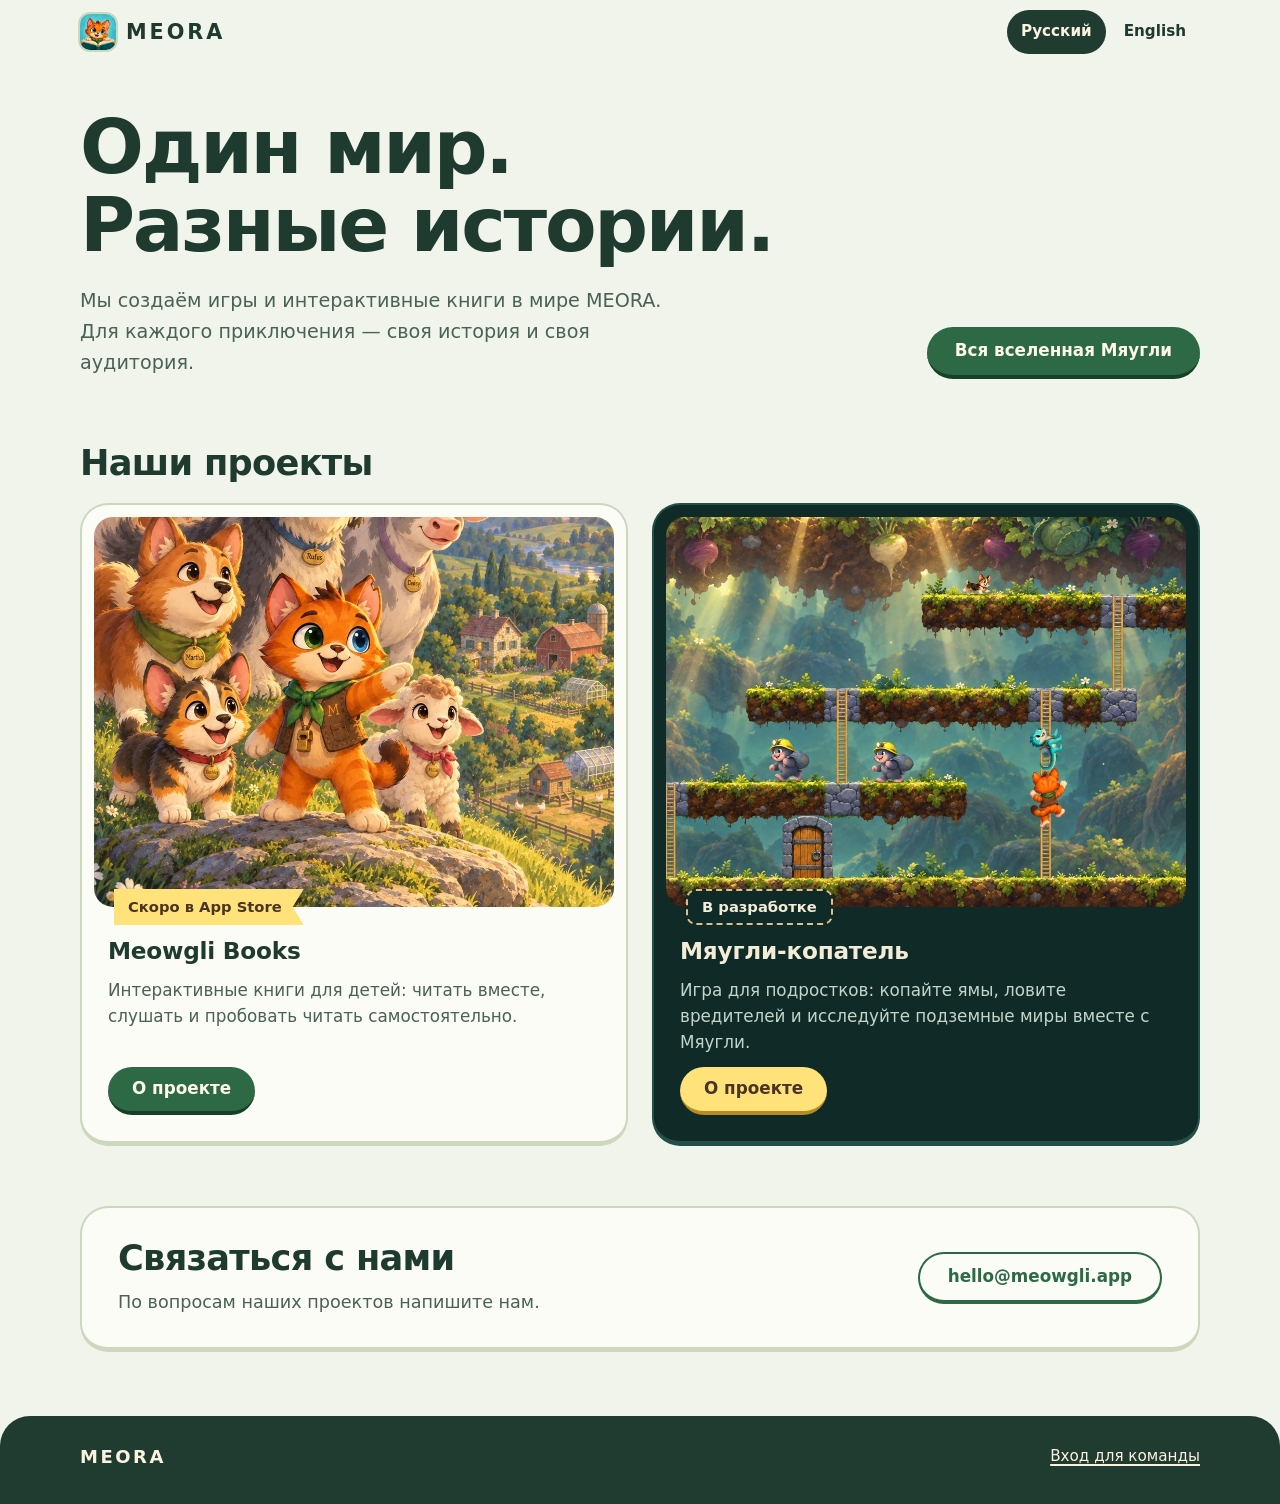
==== ru/index.html @ 54ad19a6 "meoraworld.com: build_site.py" ====
<!doctype html><html lang="ru"><head><meta charset="utf-8"><meta name="viewport" content="width=device-width,initial-scale=1"><title>MEORA — студия игр и интерактивных книг</title><meta name="description" content="MEORA — студия игр и интерактивных книг. Знакомьтесь с Meowgli Books для детей и игрой «Мяугли-копатель» для подростков."><link rel="canonical" href="https://meoraworld.com/ru/"><link rel="alternate" hreflang="ru" href="https://meoraworld.com/ru/"><link rel="alternate" hreflang="en" href="https://meoraworld.com/en/"><link rel="alternate" hreflang="x-default" href="https://meoraworld.com/"><meta property="og:title" content="MEORA — студия игр и интерактивных книг"><meta property="og:description" content="MEORA — студия игр и интерактивных книг. Знакомьтесь с Meowgli Books для детей и игрой «Мяугли-копатель» для подростков."><meta property="og:url" content="https://meoraworld.com/ru/"><meta property="og:image" content="https://meoraworld.com/assets/og.jpg"><meta property="og:image:width" content="1200"><meta property="og:image:height" content="630"><meta property="og:image:alt" content="Meowgli"><meta property="og:locale" content="ru_RU"><meta property="og:type" content="website"><meta property="og:site_name" content="MEORA"><meta name="twitter:card" content="summary_large_image"><meta name="theme-color" content="#f1f4ea" media="(prefers-color-scheme: light)"><meta name="theme-color" content="#12211a" media="(prefers-color-scheme: dark)"><link rel="icon" type="image/png" href="/assets/meowgli.png"><link rel="apple-touch-icon" href="/assets/meowgli.png"><link rel="stylesheet" href="/style.css"><script type="application/ld+json">{"@context": "https://schema.org", "@graph": [{"@type": "Organization", "@id": "https://meoraworld.com/#organization", "name": "MEORA", "url": "https://meoraworld.com/", "email": "hello@meowgli.app"}, {"@type": "WebSite", "@id": "https://meoraworld.com/#website", "name": "MEORA", "url": "https://meoraworld.com/", "inLanguage": ["ru", "en"], "publisher": {"@id": "https://meoraworld.com/#organization"}}]}</script></head><body><a class="skip" href="#main">К содержанию</a><header class="top"><div class="wrap top-in"><a class="brand" href="/ru/"><img class="brand-mark" src="/assets/meowgli.png" alt="" width="36" height="36">MEORA</a><nav class="langs" aria-label="Язык"><span aria-current="page">Русский</span><a href="/en/" hreflang="en" lang="en">English</a></nav></div></header><main id="main"><section class="hero"><div class="wrap hero-in"><h1>Один мир. Разные истории.</h1><p class="intro">Мы создаём игры и интерактивные книги в мире MEORA. Для каждого приключения — своя история и своя аудитория.</p><a class="button" href="https://meowgli.app/ru/">Вся вселенная Мяугли</a></div></section><section class="shelf" aria-labelledby="projects"><div class="wrap"><h2 id="projects">Наши проекты</h2><div class="windows"><article class="window books"><figure class="pic"><img src="/assets/farm.jpg" alt="Обложка книги «Наша ферма»" width="1000" height="1333" loading="eager" fetchpriority="high"></figure><p class="status">Скоро в App Store</p><div class="window-body"><h3>Meowgli Books</h3><p>Интерактивные книги для детей: читать вместе, слушать и пробовать читать самостоятельно.</p><a class="button" href="https://meowgli.app/ru/books/">О проекте<span class="vh"> — Meowgli Books</span></a></div></article><article class="window digger night"><figure class="pic"><img src="/assets/digger.jpg" alt="Ключевой кадр подземного мира Копателя" width="1200" height="675" loading="lazy"></figure><p class="status wip">В разработке</p><div class="window-body"><h3>Мяугли-копатель</h3><p>Игра для подростков: копайте ямы, ловите вредителей и исследуйте подземные миры вместе с Мяугли.</p><a class="button" href="https://meowgli.app/ru/digger/">О проекте<span class="vh"> — Мяугли-копатель</span></a></div></article></div></div></section><section class="contact"><div class="wrap contact-in"><h2>Связаться с нами</h2><p>По вопросам наших проектов напишите нам.</p><a class="button ghost" href="mailto:hello@meowgli.app">hello@meowgli.app</a></div></section></main><footer class="foot"><div class="wrap foot-in"><span>MEORA</span><a href="https://tracker.meoraworld.com" rel="nofollow">Вход для команды</a></div></footer></body></html>
---- style.css ----
:root{
  color-scheme:light dark;
  --ui:ui-rounded,"SF Pro Rounded",system-ui,-apple-system,"Segoe UI",Roboto,"Helvetica Neue",Arial,sans-serif;
  --gutter:clamp(16px,4.5vw,40px);
  --bg:#f1f4ea;--card:#fbfcf6;--edge:#cbd8bd;--text:#1f3a2e;--muted:#4a6155;--link:#2c6944;
  --band:#203b2f;--on-band:#fbf3df;--on-band-soft:#c9d9c6;--pill:#203b2f;--on-pill:#fbf3df;
  --chip:#ffe27a;--on-chip:#4a3423;--stitch:#b99a5b;
  --btn:#2c6944;--btn-lip:#17402b;--on-btn:#fff9ea;
  --focus:#9a4700;--focus-on-band:#ffe27a;
}
@media(prefers-color-scheme:dark){:root{
  --bg:#12211a;--card:#1b3126;--edge:#325240;--text:#f1e8d0;--muted:#b8c9b9;--link:#e6c07f;
  --band:#0f1f17;--on-band-soft:#bdd0be;--pill:#f1e8d0;--on-pill:#12211a;--stitch:#8c7340;
  --btn:#e0b878;--btn-lip:#9a7a3f;--on-btn:#23311f;--focus:#ffbf78}}

*{box-sizing:border-box}
html{background:var(--bg);-webkit-text-size-adjust:100%}
body{margin:0;min-height:100vh;min-height:100svh;display:flex;flex-direction:column;background:var(--bg);color:var(--text);font:400 18px/1.65 var(--ui);overflow-wrap:break-word}
main{flex:1}
img{display:block;max-width:100%;height:auto}
a{color:var(--link);text-underline-offset:.2em;text-decoration-thickness:1.5px}
a:focus-visible{outline:3px solid var(--focus);outline-offset:3px;border-radius:6px}
.wrap{width:min(1120px,100% - 2 * var(--gutter));margin-inline:auto}
.skip{position:absolute;left:var(--gutter);top:-90px;z-index:10;padding:12px 18px;border-radius:12px;background:var(--card);color:var(--text);font-weight:700}
.skip:focus{top:10px}
.vh{position:absolute;width:1px;height:1px;overflow:hidden;clip:rect(0 0 0 0);white-space:nowrap}

/* Шапка */
.top-in{display:flex;align-items:center;justify-content:space-between;gap:12px;padding:8px 0}
.brand{display:inline-flex;align-items:center;gap:10px;min-height:48px;color:var(--text);font-weight:800;font-size:1.3rem;letter-spacing:.14em;text-decoration:none}
.brand-mark{width:36px;height:36px;border-radius:10px;box-shadow:0 0 0 2px var(--edge)}
.langs{display:flex;gap:4px}
.langs a,.langs span{display:inline-flex;align-items:center;justify-content:center;min-height:44px;min-width:44px;padding:0 14px;border-radius:999px;color:var(--text);font-weight:700;font-size:.95rem;text-decoration:none}
.langs a:hover{background:rgba(32,59,47,.09)}
.langs span{background:var(--pill);color:var(--on-pill);font-weight:800}

/* Сцена: заголовок и вход во вселенную */
.hero{padding:28px 0 40px}
.hero-in{display:grid;gap:22px;justify-items:start}
.hero h1{margin:0;max-width:11em;font:800 clamp(2.6rem,12vw,4.7rem)/1.04 var(--ui);letter-spacing:-.03em;text-wrap:balance}
.intro{margin:0;max-width:31em;font-size:1.2rem;line-height:1.6;color:var(--muted)}
.button{display:inline-flex;align-items:center;justify-content:center;min-height:52px;padding:0 28px;border-radius:999px;background:var(--btn);color:var(--on-btn);font-weight:800;font-size:1.05rem;text-align:center;text-decoration:none;border-bottom:4px solid var(--btn-lip)}
.button:active{transform:translateY(2px);border-bottom-width:2px}
.button.ghost{background:transparent;color:var(--link);border:2px solid var(--btn);border-bottom-width:4px}
@media(min-width:900px){
  .hero{padding:44px 0 56px}
  .hero-in{grid-template-columns:minmax(0,1fr) auto;align-items:end;column-gap:48px}
  .hero h1{grid-column:1}
  .intro{grid-column:1}
  .hero .button{grid-column:2;grid-row:1 / span 2;align-self:end}
}

/* Проекты: две рамки с картинами */
.shelf{padding:8px 0 56px}
.shelf h2,.contact h2{margin:0 0 20px;font:800 clamp(1.6rem,6vw,2.2rem)/1.15 var(--ui);letter-spacing:-.02em}
.windows{display:grid;gap:18px}
.window{display:flex;flex-direction:column;gap:14px;padding:10px 10px 22px;background:var(--card);color:var(--text);border:2px solid var(--edge);border-bottom-width:5px;border-radius:28px}
.window .pic{margin:0}
.window .pic img{width:100%;aspect-ratio:3/2;object-fit:cover;border-radius:19px}
.window.books .pic img{object-position:50% 68%}
.window.digger .pic img{object-position:72% 50%}
.window-body{flex:1;display:flex;flex-direction:column;align-items:flex-start;gap:12px;padding:0 14px}
.window h3{margin:0;font:800 1.45rem/1.2 var(--ui);letter-spacing:-.01em}
.window-body p{margin:0;color:var(--muted);font-size:1.05rem;line-height:1.55}
.window .status{position:relative;z-index:1;align-self:flex-start;margin:-32px 0 -2px 16px}
.window .button{margin-top:auto;min-height:48px;padding:0 24px}
.window.night{--card:#102b27;--edge:#244f47;--text:#f3ecd6;--muted:#c3d5ca;--btn:var(--chip);--btn-lip:#b58b25;--on-btn:var(--on-chip);--stitch:#d8c18c}
.window.night .button{color:var(--on-chip)}
@media(prefers-color-scheme:dark){.window.night{--card:#0b201d;--edge:#1f4a43}}
@media(hover:hover){.window{transition:transform .15s,box-shadow .15s}.window:hover{transform:translateY(-3px);box-shadow:0 14px 26px -16px rgba(32,59,47,.55)}}
@media(min-width:760px){
  .windows{grid-template-columns:1fr 1fr;gap:24px}
  .window{padding:12px 12px 26px}
  .window .pic img{aspect-ratio:4/3}
  .window .status{margin-left:20px}
}

/* Ярлыки статуса: «скоро» — золотая ленточка с вырезом (как ушко Мяугли), «в разработке» — пунктир, как стежки */
.status{display:inline-flex;align-items:center;margin:0;min-height:36px;padding:4px 22px 4px 14px;font-size:.92rem;font-weight:800;line-height:1.25;color:var(--on-chip);background:var(--chip);clip-path:polygon(0 0,100% 0,calc(100% - 11px) 50%,100% 100%,0 100%)}
.status.wip{padding:3px 14px;background:var(--card);color:var(--text);border:2px dashed var(--stitch);border-radius:10px;clip-path:none}

/* Контакт */
.contact{padding:4px 0 64px}
.contact-in{display:grid;gap:10px;justify-items:start}
.contact-in .button{margin-top:10px}
.contact p{margin:0;max-width:30em;color:var(--muted);font-size:1.1rem}
.contact h2{margin-bottom:0}
@media(min-width:900px){
  .contact-in{grid-template-columns:minmax(0,1fr) auto;align-items:center;column-gap:48px;padding:30px 36px;border:2px solid var(--edge);border-bottom-width:5px;border-radius:28px;background:var(--card)}
  .contact-in .button{grid-column:2;grid-row:1 / span 2;margin-top:0}
}

/* Подвал */
.foot{background:var(--band);color:var(--on-band-soft);padding:18px 0 26px;border-radius:30px 30px 0 0}
.foot-in{display:flex;flex-wrap:wrap;align-items:center;justify-content:space-between;gap:0 22px}
.foot-in span{font-weight:800;letter-spacing:.14em;color:var(--on-band)}
.foot a{display:inline-flex;align-items:center;justify-content:center;min-height:44px;min-width:44px;color:var(--on-band);font-size:.95rem}
.foot a:focus-visible{outline-color:var(--focus-on-band)}

/* Выбор языка и 404 */
.choose{flex:1;display:grid;align-content:center;justify-items:center;gap:18px;padding:48px var(--gutter);text-align:center}
.choose .brand{min-height:0}
.choose h1{margin:0;font:800 clamp(1.8rem,7vw,2.6rem)/1.15 var(--ui);letter-spacing:-.02em}
.choose p{margin:0;color:var(--muted)}
.choose ul{display:grid;gap:12px;width:min(320px,100%);margin:6px 0 0;padding:0;list-style:none}
.choose li a{display:flex;align-items:center;justify-content:center;min-height:56px;padding:0 28px;border-radius:999px;background:var(--pill);color:var(--on-pill);font-weight:800;text-decoration:none;border-bottom:4px solid #0b1912}
@media(prefers-color-scheme:dark){.choose li a{border-bottom-color:#c9b98f}}
.choose li a:focus-visible{outline-color:var(--focus)}

@media(prefers-reduced-motion:reduce){*{transition:none!important}}
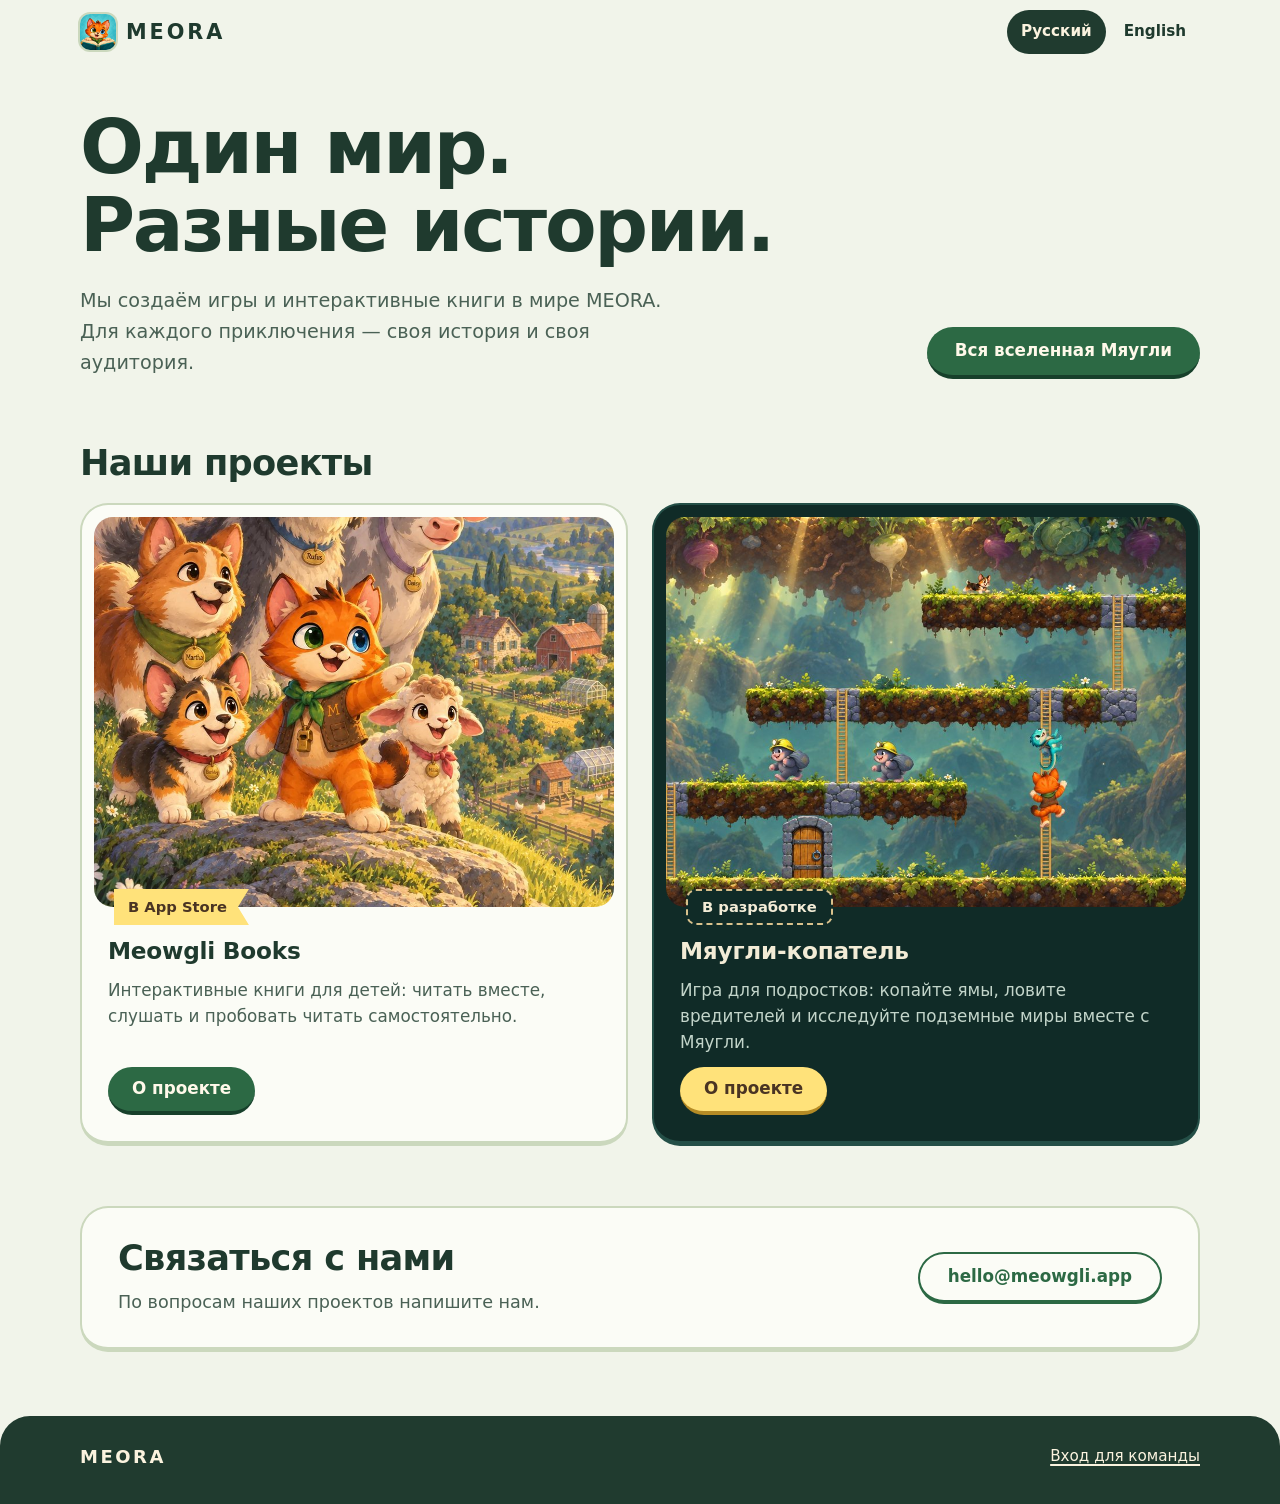
==== commit e532d665: "meoraworld.com: build_site.py" ====
--- a/ru/index.html
+++ b/ru/index.html
@@ -1 +1 @@
-<!doctype html><html lang="ru"><head><meta charset="utf-8"><meta name="viewport" content="width=device-width,initial-scale=1"><title>MEORA — студия игр и интерактивных книг</title><meta name="description" content="MEORA — студия игр и интерактивных книг. Знакомьтесь с Meowgli Books для детей и игрой «Мяугли-копатель» для подростков."><link rel="canonical" href="https://meoraworld.com/ru/"><link rel="alternate" hreflang="ru" href="https://meoraworld.com/ru/"><link rel="alternate" hreflang="en" href="https://meoraworld.com/en/"><link rel="alternate" hreflang="x-default" href="https://meoraworld.com/"><meta property="og:title" content="MEORA — студия игр и интерактивных книг"><meta property="og:description" content="MEORA — студия игр и интерактивных книг. Знакомьтесь с Meowgli Books для детей и игрой «Мяугли-копатель» для подростков."><meta property="og:url" content="https://meoraworld.com/ru/"><meta property="og:image" content="https://meoraworld.com/assets/og.jpg"><meta property="og:image:width" content="1200"><meta property="og:image:height" content="630"><meta property="og:image:alt" content="Meowgli"><meta property="og:locale" content="ru_RU"><meta property="og:type" content="website"><meta property="og:site_name" content="MEORA"><meta name="twitter:card" content="summary_large_image"><meta name="theme-color" content="#f1f4ea" media="(prefers-color-scheme: light)"><meta name="theme-color" content="#12211a" media="(prefers-color-scheme: dark)"><link rel="icon" type="image/png" href="/assets/meowgli.png"><link rel="apple-touch-icon" href="/assets/meowgli.png"><link rel="stylesheet" href="/style.css"><script type="application/ld+json">{"@context": "https://schema.org", "@graph": [{"@type": "Organization", "@id": "https://meoraworld.com/#organization", "name": "MEORA", "url": "https://meoraworld.com/", "email": "hello@meowgli.app"}, {"@type": "WebSite", "@id": "https://meoraworld.com/#website", "name": "MEORA", "url": "https://meoraworld.com/", "inLanguage": ["ru", "en"], "publisher": {"@id": "https://meoraworld.com/#organization"}}]}</script></head><body><a class="skip" href="#main">К содержанию</a><header class="top"><div class="wrap top-in"><a class="brand" href="/ru/"><img class="brand-mark" src="/assets/meowgli.png" alt="" width="36" height="36">MEORA</a><nav class="langs" aria-label="Язык"><span aria-current="page">Русский</span><a href="/en/" hreflang="en" lang="en">English</a></nav></div></header><main id="main"><section class="hero"><div class="wrap hero-in"><h1>Один мир. Разные истории.</h1><p class="intro">Мы создаём игры и интерактивные книги в мире MEORA. Для каждого приключения — своя история и своя аудитория.</p><a class="button" href="https://meowgli.app/ru/">Вся вселенная Мяугли</a></div></section><section class="shelf" aria-labelledby="projects"><div class="wrap"><h2 id="projects">Наши проекты</h2><div class="windows"><article class="window books"><figure class="pic"><img src="/assets/farm.jpg" alt="Обложка книги «Наша ферма»" width="1000" height="1333" loading="eager" fetchpriority="high"></figure><p class="status">Скоро в App Store</p><div class="window-body"><h3>Meowgli Books</h3><p>Интерактивные книги для детей: читать вместе, слушать и пробовать читать самостоятельно.</p><a class="button" href="https://meowgli.app/ru/books/">О проекте<span class="vh"> — Meowgli Books</span></a></div></article><article class="window digger night"><figure class="pic"><img src="/assets/digger.jpg" alt="Ключевой кадр подземного мира Копателя" width="1200" height="675" loading="lazy"></figure><p class="status wip">В разработке</p><div class="window-body"><h3>Мяугли-копатель</h3><p>Игра для подростков: копайте ямы, ловите вредителей и исследуйте подземные миры вместе с Мяугли.</p><a class="button" href="https://meowgli.app/ru/digger/">О проекте<span class="vh"> — Мяугли-копатель</span></a></div></article></div></div></section><section class="contact"><div class="wrap contact-in"><h2>Связаться с нами</h2><p>По вопросам наших проектов напишите нам.</p><a class="button ghost" href="mailto:hello@meowgli.app">hello@meowgli.app</a></div></section></main><footer class="foot"><div class="wrap foot-in"><span>MEORA</span><a href="https://tracker.meoraworld.com" rel="nofollow">Вход для команды</a></div></footer></body></html>+<!doctype html><html lang="ru"><head><meta charset="utf-8"><meta name="viewport" content="width=device-width,initial-scale=1"><title>MEORA — студия игр и интерактивных книг</title><meta name="description" content="MEORA — студия игр и интерактивных книг. Знакомьтесь с Meowgli Books для детей и игрой «Мяугли-копатель» для подростков."><link rel="canonical" href="https://meoraworld.com/ru/"><link rel="alternate" hreflang="ru" href="https://meoraworld.com/ru/"><link rel="alternate" hreflang="en" href="https://meoraworld.com/en/"><link rel="alternate" hreflang="x-default" href="https://meoraworld.com/"><meta property="og:title" content="MEORA — студия игр и интерактивных книг"><meta property="og:description" content="MEORA — студия игр и интерактивных книг. Знакомьтесь с Meowgli Books для детей и игрой «Мяугли-копатель» для подростков."><meta property="og:url" content="https://meoraworld.com/ru/"><meta property="og:image" content="https://meoraworld.com/assets/og.jpg"><meta property="og:image:width" content="1200"><meta property="og:image:height" content="630"><meta property="og:image:alt" content="Meowgli"><meta property="og:locale" content="ru_RU"><meta property="og:type" content="website"><meta property="og:site_name" content="MEORA"><meta name="twitter:card" content="summary_large_image"><meta name="theme-color" content="#f1f4ea" media="(prefers-color-scheme: light)"><meta name="theme-color" content="#12211a" media="(prefers-color-scheme: dark)"><link rel="icon" type="image/png" href="/assets/meowgli.png"><link rel="apple-touch-icon" href="/assets/meowgli.png"><link rel="stylesheet" href="/style.css"><script type="application/ld+json">{"@context": "https://schema.org", "@graph": [{"@type": "Organization", "@id": "https://meoraworld.com/#organization", "name": "MEORA", "url": "https://meoraworld.com/", "email": "hello@meowgli.app"}, {"@type": "WebSite", "@id": "https://meoraworld.com/#website", "name": "MEORA", "url": "https://meoraworld.com/", "inLanguage": ["ru", "en"], "publisher": {"@id": "https://meoraworld.com/#organization"}}]}</script></head><body><a class="skip" href="#main">К содержанию</a><header class="top"><div class="wrap top-in"><a class="brand" href="/ru/"><img class="brand-mark" src="/assets/meowgli.png" alt="" width="36" height="36">MEORA</a><nav class="langs" aria-label="Язык"><span aria-current="page">Русский</span><a href="/en/" hreflang="en" lang="en">English</a></nav></div></header><main id="main"><section class="hero"><div class="wrap hero-in"><h1>Один мир. Разные истории.</h1><p class="intro">Мы создаём игры и интерактивные книги в мире MEORA. Для каждого приключения — своя история и своя аудитория.</p><a class="button" href="https://meowgli.app/ru/">Вся вселенная Мяугли</a></div></section><section class="shelf" aria-labelledby="projects"><div class="wrap"><h2 id="projects">Наши проекты</h2><div class="windows"><article class="window books"><figure class="pic"><img src="/assets/farm.jpg" alt="Обложка книги «Наша ферма»" width="1000" height="1333" loading="eager" fetchpriority="high"></figure><p class="status">В App Store</p><div class="window-body"><h3>Meowgli Books</h3><p>Интерактивные книги для детей: читать вместе, слушать и пробовать читать самостоятельно.</p><a class="button" href="https://meowgli.app/ru/books/">О проекте<span class="vh"> — Meowgli Books</span></a></div></article><article class="window digger night"><figure class="pic"><img src="/assets/digger.jpg" alt="Ключевой кадр подземного мира Копателя" width="1200" height="675" loading="lazy"></figure><p class="status wip">В разработке</p><div class="window-body"><h3>Мяугли-копатель</h3><p>Игра для подростков: копайте ямы, ловите вредителей и исследуйте подземные миры вместе с Мяугли.</p><a class="button" href="https://meowgli.app/ru/digger/">О проекте<span class="vh"> — Мяугли-копатель</span></a></div></article></div></div></section><section class="contact"><div class="wrap contact-in"><h2>Связаться с нами</h2><p>По вопросам наших проектов напишите нам.</p><a class="button ghost" href="mailto:hello@meowgli.app">hello@meowgli.app</a></div></section></main><footer class="foot"><div class="wrap foot-in"><span>MEORA</span><a href="https://tracker.meoraworld.com" rel="nofollow">Вход для команды</a></div></footer></body></html>
